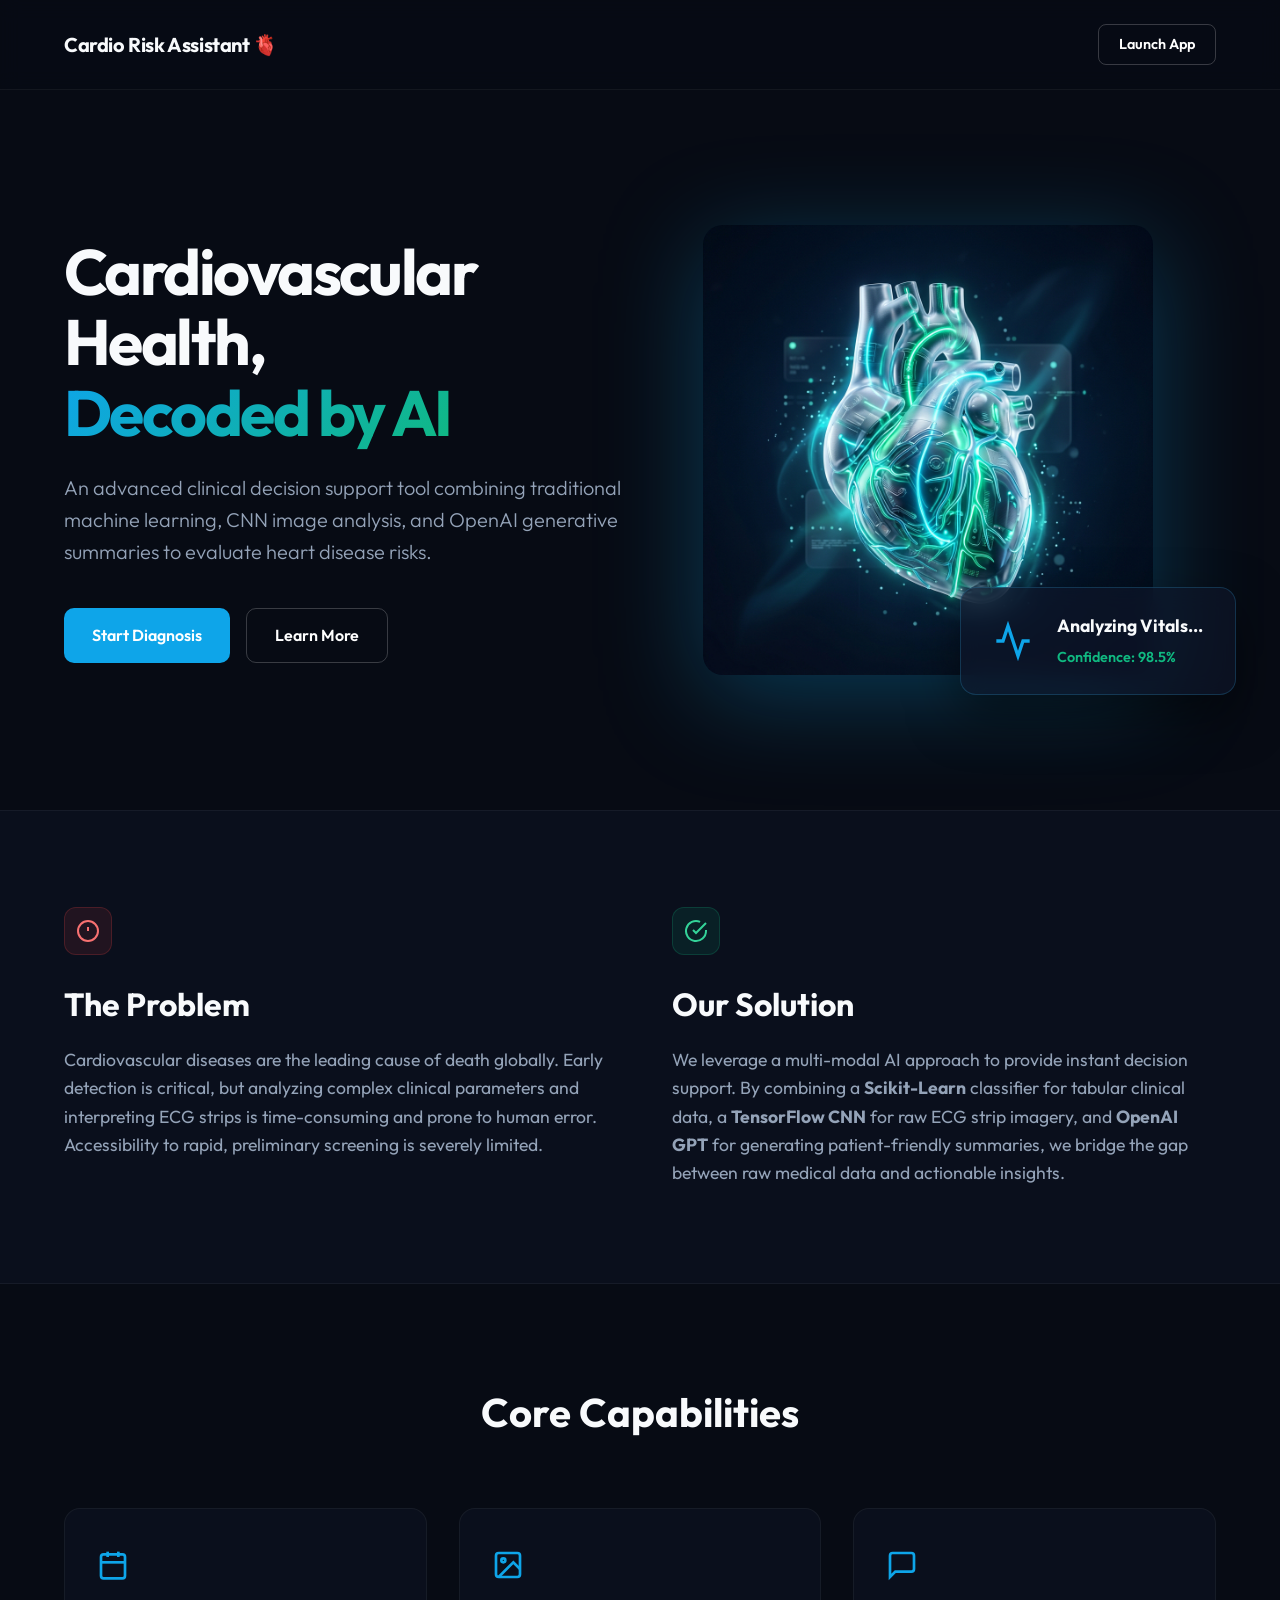
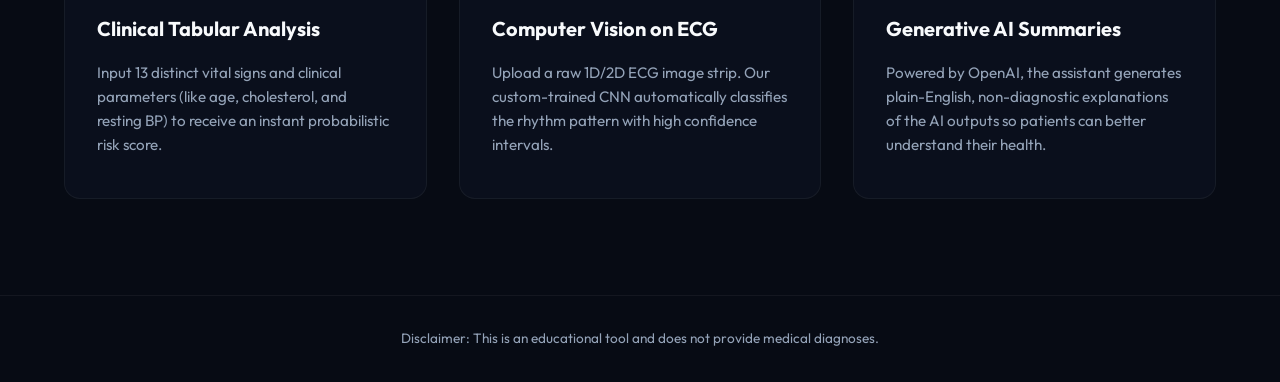
==== templates/landing.html @ ab319a2d "init commit" ====
<!DOCTYPE html>
<html lang="en">
<head>
    <meta charset="UTF-8">
    <meta name="viewport" content="width=device-width, initial-scale=1.0">
    <title>Cardio Risk Assistant - Welcome</title>
    <link href="https://fonts.googleapis.com/css2?family=Outfit:wght@300;400;600;700&display=swap" rel="stylesheet">
    <link rel="stylesheet" href="/static/landing.css">
</head>
<body>
    <nav class="navbar">
        <div class="nav-content">
            <div class="logo">Cardio Risk Assistant 🫀</div>
            <a href="/app" class="btn outline-glow nav-btn">Launch App</a>
        </div>
    </nav>

    <section class="hero">
        <div class="hero-content">
            <h1 class="hero-title">Cardiovascular Health, <br><span class="gradient-text">Decoded by AI</span></h1>
            <p class="hero-subtitle">An advanced clinical decision support tool combining traditional machine learning, CNN image analysis, and OpenAI generative summaries to evaluate heart disease risks.</p>
            <div class="hero-actions">
                <a href="/app" class="btn primary btn-glow hero-btn">Start Diagnosis</a>
                <a href="#how-it-works" class="btn secondary outline-glow hero-btn">Learn More</a>
            </div>
        </div>
        <div class="hero-visual">
            <div class="glowing-orb"></div>
            <img src="/static/heart.png" alt="Futuristic AI Heart" class="hero-heart-img">
            <div class="floating-card overlay-card">
                <svg viewBox="0 0 24 24" width="40" height="40" stroke="var(--primary)" stroke-width="2" fill="none"><path d="M22 12h-4l-3 9L9 3l-3 9H2"></path></svg>
                <div class="card-text">
                    <strong>Analyzing Vitals...</strong>
                    <span>Confidence: 98.5%</span>
                </div>
            </div>
        </div>
    </section>

    <section class="problem-solution" id="how-it-works">
        <div class="container">
            <div class="split-layout">
                <div class="problem">
                    <div class="icon-wrapper error-icon">
                        <svg viewBox="0 0 24 24" width="24" height="24" stroke="currentColor" stroke-width="2" fill="none"><circle cx="12" cy="12" r="10"></circle><line x1="12" y1="8" x2="12" y2="12"></line><line x1="12" y1="16" x2="12.01" y2="16"></line></svg>
                    </div>
                    <h2>The Problem</h2>
                    <p>Cardiovascular diseases are the leading cause of death globally. Early detection is critical, but analyzing complex clinical parameters and interpreting ECG strips is time-consuming and prone to human error. Accessibility to rapid, preliminary screening is severely limited.</p>
                </div>
                <div class="solution">
                    <div class="icon-wrapper success-icon">
                        <svg viewBox="0 0 24 24" width="24" height="24" stroke="currentColor" stroke-width="2" fill="none"><path d="M22 11.08V12a10 10 0 1 1-5.93-9.14"></path><polyline points="22 4 12 14.01 9 11.01"></polyline></svg>
                    </div>
                    <h2>Our Solution</h2>
                    <p>We leverage a multi-modal AI approach to provide instant decision support. By combining a <strong>Scikit-Learn</strong> classifier for tabular clinical data, a <strong>TensorFlow CNN</strong> for raw ECG strip imagery, and <strong>OpenAI GPT</strong> for generating patient-friendly summaries, we bridge the gap between raw medical data and actionable insights.</p>
                </div>
            </div>
        </div>
    </section>

    <section class="features">
        <div class="container">
            <h2 class="section-title">Core Capabilities</h2>
            <div class="feature-grid">
                <div class="feature-card">
                    <svg viewBox="0 0 24 24" width="32" height="32" stroke="var(--primary)" stroke-width="2" fill="none"><rect x="3" y="4" width="18" height="18" rx="2" ry="2"></rect><line x1="16" y1="2" x2="16" y2="6"></line><line x1="8" y1="2" x2="8" y2="6"></line><line x1="3" y1="10" x2="21" y2="10"></line></svg>
                    <h3>Clinical Tabular Analysis</h3>
                    <p>Input 13 distinct vital signs and clinical parameters (like age, cholesterol, and resting BP) to receive an instant probabilistic risk score.</p>
                </div>
                <div class="feature-card">
                    <svg viewBox="0 0 24 24" width="32" height="32" stroke="var(--primary)" stroke-width="2" fill="none"><rect x="3" y="3" width="18" height="18" rx="2" ry="2"></rect><circle cx="8.5" cy="8.5" r="1.5"></circle><polyline points="21 15 16 10 5 21"></polyline></svg>
                    <h3>Computer Vision on ECG</h3>
                    <p>Upload a raw 1D/2D ECG image strip. Our custom-trained CNN automatically classifies the rhythm pattern with high confidence intervals.</p>
                </div>
                <div class="feature-card">
                    <svg viewBox="0 0 24 24" width="32" height="32" stroke="var(--primary)" stroke-width="2" fill="none"><path d="M21 15a2 2 0 0 1-2 2H7l-4 4V5a2 2 0 0 1 2-2h14a2 2 0 0 1 2 2z"></path></svg>
                    <h3>Generative AI Summaries</h3>
                    <p>Powered by OpenAI, the assistant generates plain-English, non-diagnostic explanations of the AI outputs so patients can better understand their health.</p>
                </div>
            </div>
        </div>
    </section>

    <footer class="footer">
        <p>Disclaimer: This is an educational tool and does not provide medical diagnoses.</p>
    </footer>
</body>
</html>
---- static/landing.css ----
:root {
    --bg-dark: #070b14;
    --bg-card: rgba(15, 23, 42, 0.4);
    --primary: #0ea5e9;
    --primary-glow: rgba(14, 165, 233, 0.5);
    --secondary: #10b981;
    --text-main: #f8fafc;
    --text-muted: #94a3b8;
    --border: rgba(56, 189, 248, 0.2);
}

* { box-sizing: border-box; margin: 0; padding: 0; }

body {
    font-family: 'Outfit', sans-serif;
    background-color: var(--bg-dark);
    color: var(--text-main);
    line-height: 1.6;
    overflow-x: hidden;
}

.container {
    max-width: 1200px;
    margin: 0 auto;
    padding: 0 1.5rem;
}

/* Nav */
.navbar {
    padding: 1.5rem 0;
    border-bottom: 1px solid rgba(255,255,255,0.05);
    background: rgba(7, 11, 20, 0.8);
    backdrop-filter: blur(10px);
    position: sticky;
    top: 0;
    z-index: 100;
}

.nav-content {
    max-width: 1200px;
    margin: 0 auto;
    padding: 0 1.5rem;
    display: flex;
    justify-content: space-between;
    align-items: center;
}

.logo {
    font-size: 1.25rem;
    font-weight: 700;
    letter-spacing: -0.02em;
}

/* Buttons */
.btn {
    display: inline-flex; justify-content: center; align-items: center; gap: 0.5rem;
    padding: 0.85rem 1.75rem; border: none; border-radius: 10px;
    font-size: 1rem; font-weight: 600; font-family: inherit;
    cursor: pointer; transition: all 0.3s ease; text-decoration: none;
}
.btn.primary { background: var(--primary); color: #fff; }
.btn-glow:hover { box-shadow: 0 0 25px var(--primary-glow); transform: translateY(-2px); }
.btn.secondary { background: rgba(255, 255, 255, 0.1); color: #fff; }
.btn.outline-glow { border: 1px solid rgba(255,255,255,0.2); background: transparent; color: #fff; }
.btn.outline-glow:hover { background: rgba(255,255,255,0.1); border-color: rgba(255,255,255,0.4); }
.nav-btn { padding: 0.5rem 1.25rem; font-size: 0.9rem; border-radius: 8px; }

/* Hero */
.hero {
    display: flex;
    align-items: center;
    justify-content: space-between;
    padding: 8rem 1.5rem;
    max-width: 1200px;
    margin: 0 auto;
    min-height: 80vh;
    position: relative;
}

.hero-content {
    flex: 1;
    max-width: 600px;
    z-index: 10;
}

.hero-title {
    font-size: 4rem;
    font-weight: 700;
    line-height: 1.1;
    margin-bottom: 1.5rem;
    letter-spacing: -0.04em;
}

.gradient-text {
    background: linear-gradient(135deg, #0ea5e9 0%, #10b981 100%);
    -webkit-background-clip: text;
    -webkit-text-fill-color: transparent;
}

.hero-subtitle {
    font-size: 1.25rem;
    color: var(--text-muted);
    margin-bottom: 2.5rem;
    font-weight: 300;
}

.hero-actions { display: flex; gap: 1rem; }

.hero-visual {
    flex: 1;
    display: flex;
    justify-content: center;
    align-items: center;
    position: relative;
}

.glowing-orb {
    width: 300px; height: 300px;
    background: radial-gradient(circle, rgba(14, 165, 233, 0.4) 0%, transparent 70%);
    border-radius: 50%;
    position: absolute;
    filter: blur(40px);
    animation: pulse 4s ease-in-out infinite alternate;
}

@keyframes pulse {
    0% { transform: scale(1); opacity: 0.8; }
    100% { transform: scale(1.2); opacity: 1; }
}

.hero-heart-img {
    max-width: 450px;
    width: 100%;
    height: auto;
    border-radius: 20px;
    z-index: 2;
    position: relative;
    animation: float 8s ease-in-out infinite;
    filter: drop-shadow(0 20px 50px rgba(14, 165, 233, 0.3));
}

.floating-card {
    background: rgba(15, 23, 42, 0.6);
    backdrop-filter: blur(12px);
    border: 1px solid var(--border);
    padding: 1.5rem 2rem;
    border-radius: 16px;
    display: flex;
    align-items: center;
    gap: 1.5rem;
    box-shadow: 0 20px 50px rgba(0,0,0,0.5);
    z-index: 3;
}

.overlay-card {
    position: absolute;
    bottom: -20px;
    right: -20px;
    animation: float 6s ease-in-out infinite reverse;
}

@keyframes float {
    0% { transform: translateY(0px); }
    50% { transform: translateY(-20px); }
    100% { transform: translateY(0px); }
}

.card-text strong { display: block; font-size: 1.1rem; margin-bottom: 0.25rem; }
.card-text span { color: var(--secondary); font-size: 0.9rem; font-weight: 600; }

/* Problem & Solution */
.problem-solution { padding: 6rem 0; background: #0a0f1c; border-top: 1px solid rgba(255,255,255,0.05); border-bottom: 1px solid rgba(255,255,255,0.05); }

.split-layout {
    display: grid;
    grid-template-columns: 1fr 1fr;
    gap: 4rem;
}

.icon-wrapper {
    width: 48px; height: 48px; border-radius: 12px; display: flex; justify-content: center; align-items: center; margin-bottom: 1.5rem;
}
.error-icon { background: rgba(239, 68, 68, 0.1); color: #f87171; border: 1px solid rgba(239, 68, 68, 0.2); }
.success-icon { background: rgba(16, 185, 129, 0.1); color: #34d399; border: 1px solid rgba(16, 185, 129, 0.2); }

.problem h2, .solution h2 { font-size: 2rem; margin-bottom: 1rem; }
.problem p, .solution p { color: var(--text-muted); font-size: 1.1rem; }

/* Features */
.features { padding: 6rem 0; }
.section-title { text-align: center; font-size: 2.5rem; margin-bottom: 4rem; }

.feature-grid {
    display: grid; grid-template-columns: repeat(3, 1fr); gap: 2rem;
}

.feature-card {
    background: var(--bg-card);
    border: 1px solid rgba(255,255,255,0.05);
    padding: 2.5rem 2rem;
    border-radius: 16px;
    transition: transform 0.3s, box-shadow 0.3s, border-color 0.3s;
}

.feature-card:hover {
    transform: translateY(-5px);
    box-shadow: 0 10px 30px rgba(0,0,0,0.3);
    border-color: rgba(14, 165, 233, 0.3);
}

.feature-card svg { margin-bottom: 1.5rem; }
.feature-card h3 { font-size: 1.25rem; margin-bottom: 1rem; }
.feature-card p { color: var(--text-muted); font-size: 0.95rem; }

/* Footer */
.footer { padding: 2rem; text-align: center; border-top: 1px solid rgba(255,255,255,0.05); color: var(--text-muted); font-size: 0.85rem; }

@media (max-width: 900px) {
    .hero { flex-direction: column; text-align: center; padding: 4rem 1.5rem; }
    .hero-title { font-size: 3rem; }
    .hero-actions { justify-content: center; }
    .hero-visual { margin-top: 4rem; }
    .split-layout { grid-template-columns: 1fr; gap: 2rem; }
    .feature-grid { grid-template-columns: 1fr; }
}
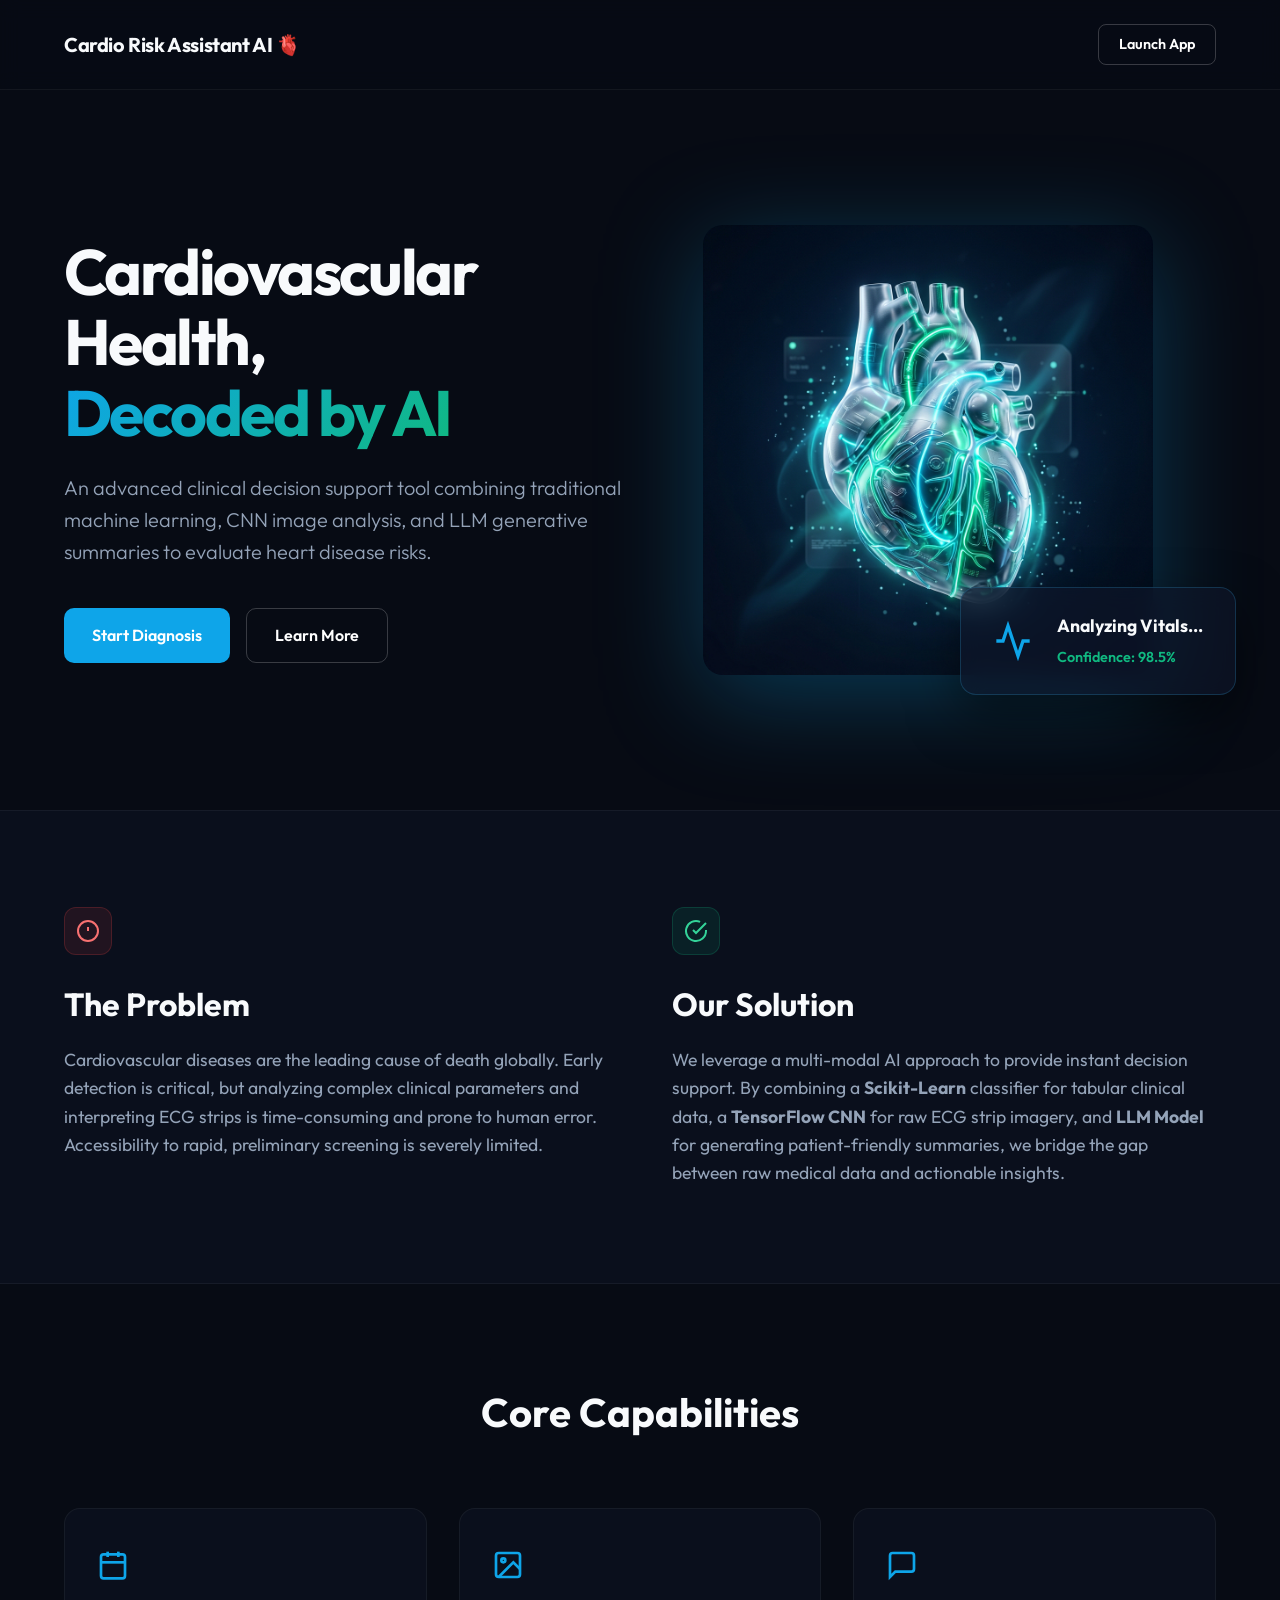
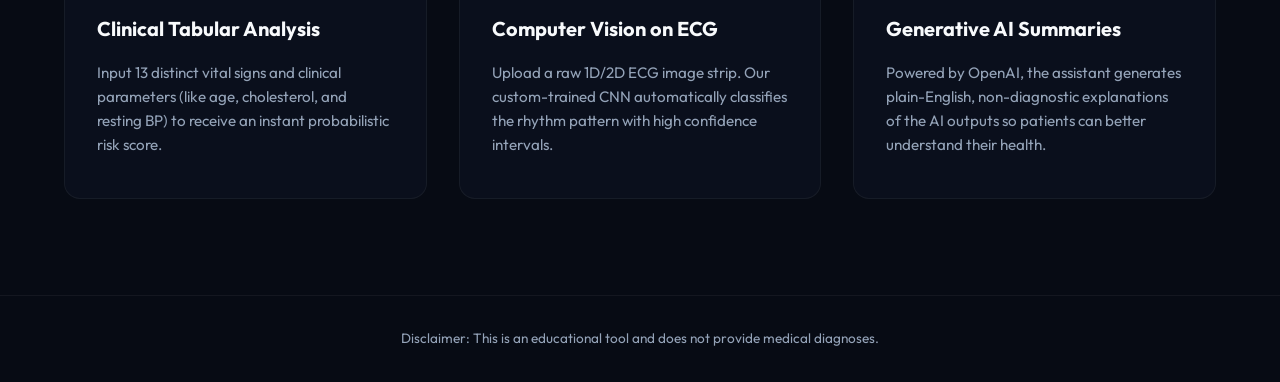
==== commit f9ac5175: "Working" ====
--- a/templates/landing.html
+++ b/templates/landing.html
@@ -3,14 +3,14 @@
 <head>
     <meta charset="UTF-8">
     <meta name="viewport" content="width=device-width, initial-scale=1.0">
-    <title>Cardio Risk Assistant - Welcome</title>
+    <title>Cardio Risk Assistant AI- Welcome</title>
     <link href="https://fonts.googleapis.com/css2?family=Outfit:wght@300;400;600;700&display=swap" rel="stylesheet">
     <link rel="stylesheet" href="/static/landing.css">
 </head>
 <body>
     <nav class="navbar">
         <div class="nav-content">
-            <div class="logo">Cardio Risk Assistant 🫀</div>
+            <div class="logo">Cardio Risk Assistant AI 🫀</div>
             <a href="/app" class="btn outline-glow nav-btn">Launch App</a>
         </div>
     </nav>
@@ -18,7 +18,7 @@
     <section class="hero">
         <div class="hero-content">
             <h1 class="hero-title">Cardiovascular Health, <br><span class="gradient-text">Decoded by AI</span></h1>
-            <p class="hero-subtitle">An advanced clinical decision support tool combining traditional machine learning, CNN image analysis, and OpenAI generative summaries to evaluate heart disease risks.</p>
+            <p class="hero-subtitle">An advanced clinical decision support tool combining traditional machine learning, CNN image analysis, and LLM generative summaries to evaluate heart disease risks.</p>
             <div class="hero-actions">
                 <a href="/app" class="btn primary btn-glow hero-btn">Start Diagnosis</a>
                 <a href="#how-it-works" class="btn secondary outline-glow hero-btn">Learn More</a>
@@ -52,7 +52,7 @@
                         <svg viewBox="0 0 24 24" width="24" height="24" stroke="currentColor" stroke-width="2" fill="none"><path d="M22 11.08V12a10 10 0 1 1-5.93-9.14"></path><polyline points="22 4 12 14.01 9 11.01"></polyline></svg>
                     </div>
                     <h2>Our Solution</h2>
-                    <p>We leverage a multi-modal AI approach to provide instant decision support. By combining a <strong>Scikit-Learn</strong> classifier for tabular clinical data, a <strong>TensorFlow CNN</strong> for raw ECG strip imagery, and <strong>OpenAI GPT</strong> for generating patient-friendly summaries, we bridge the gap between raw medical data and actionable insights.</p>
+                    <p>We leverage a multi-modal AI approach to provide instant decision support. By combining a <strong>Scikit-Learn</strong> classifier for tabular clinical data, a <strong>TensorFlow CNN</strong> for raw ECG strip imagery, and <strong>LLM Model</strong> for generating patient-friendly summaries, we bridge the gap between raw medical data and actionable insights.</p>
                 </div>
             </div>
         </div>
--- a/static/landing.css
+++ b/static/landing.css
@@ -215,11 +215,44 @@
 /* Footer */
 .footer { padding: 2rem; text-align: center; border-top: 1px solid rgba(255,255,255,0.05); color: var(--text-muted); font-size: 0.85rem; }
 
+/* ── Responsive ─────────────────────────────────────── */
+
+/* Tablet (≤ 900px) */
 @media (max-width: 900px) {
-    .hero { flex-direction: column; text-align: center; padding: 4rem 1.5rem; }
+    .hero { flex-direction: column; text-align: center; padding: 5rem 1.5rem 4rem; min-height: auto; }
     .hero-title { font-size: 3rem; }
-    .hero-actions { justify-content: center; }
-    .hero-visual { margin-top: 4rem; }
+    .hero-actions { justify-content: center; flex-wrap: wrap; }
+    .hero-visual { margin-top: 3rem; width: 100%; }
+    .hero-heart-img { max-width: 340px; }
+    .overlay-card { right: 0; bottom: -10px; }
+
     .split-layout { grid-template-columns: 1fr; gap: 2rem; }
-    .feature-grid { grid-template-columns: 1fr; }
-}
+    .feature-grid { grid-template-columns: 1fr 1fr; }
+}
+
+/* Mobile (≤ 640px) */
+@media (max-width: 640px) {
+    body { background-attachment: scroll; }
+
+    .nav-content { padding: 0 1rem; }
+    .logo { font-size: 1rem; }
+    .nav-btn { padding: 0.4rem 0.85rem; font-size: 0.82rem; }
+
+    .hero { padding: 3.5rem 1rem 3rem; gap: 2rem; }
+    .hero-title { font-size: 2.1rem; letter-spacing: -0.03em; }
+    .hero-subtitle { font-size: 1rem; margin-bottom: 1.75rem; }
+    .hero-actions { flex-direction: column; align-items: center; gap: 0.75rem; }
+    .hero-actions .btn { width: 100%; max-width: 320px; }
+    .hero-visual { margin-top: 0; }
+    .hero-heart-img { max-width: 260px; }
+    .overlay-card { display: none; } /* hide float card on small screens */
+
+    .problem-solution { padding: 3.5rem 0; }
+    .problem h2, .solution h2 { font-size: 1.5rem; }
+    .problem p, .solution p { font-size: 0.95rem; }
+
+    .features { padding: 3.5rem 0; }
+    .section-title { font-size: 1.75rem; margin-bottom: 2rem; }
+    .feature-grid { grid-template-columns: 1fr; gap: 1.25rem; }
+    .feature-card { padding: 1.75rem 1.25rem; }
+}
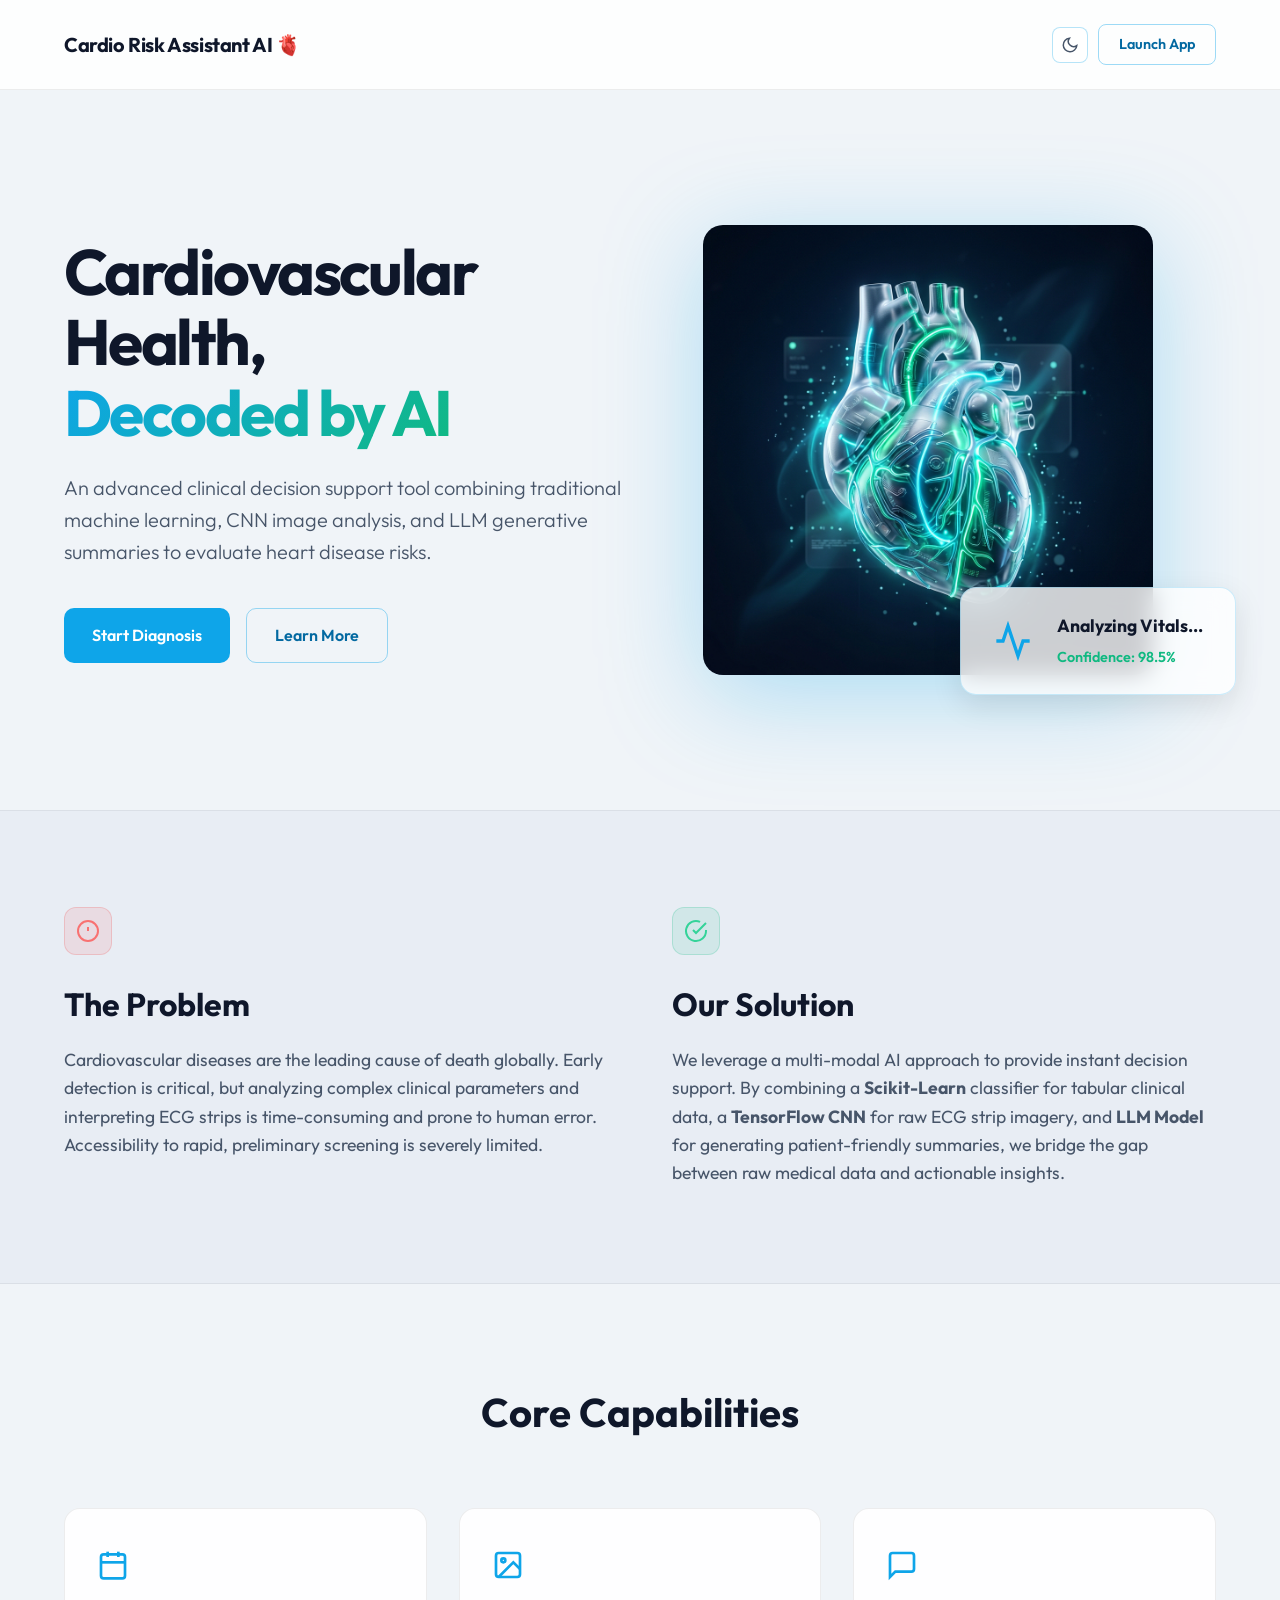
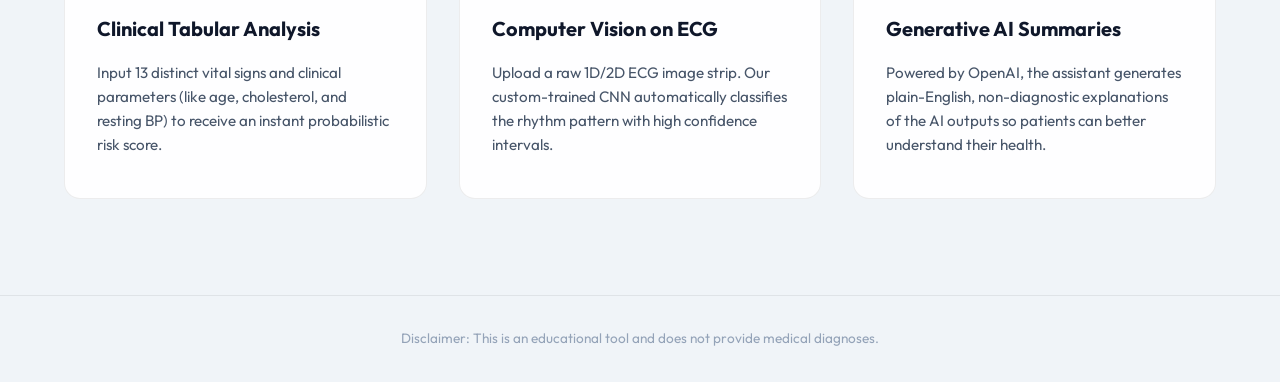
==== commit ac3b5825: "add toggle theme swich" ====
--- a/templates/landing.html
+++ b/templates/landing.html
@@ -6,12 +6,20 @@
     <title>Cardio Risk Assistant AI- Welcome</title>
     <link href="https://fonts.googleapis.com/css2?family=Outfit:wght@300;400;600;700&display=swap" rel="stylesheet">
     <link rel="stylesheet" href="/static/landing.css">
+    <!-- Prevent flash of wrong theme -->
+    <script>(function(){var t=localStorage.getItem('cardio-theme')||(window.matchMedia('(prefers-color-scheme: dark)').matches?'dark':'light');document.documentElement.setAttribute('data-theme',t);})();</script>
 </head>
 <body>
     <nav class="navbar">
         <div class="nav-content">
             <div class="logo">Cardio Risk Assistant AI 🫀</div>
-            <a href="/app" class="btn outline-glow nav-btn">Launch App</a>
+            <div class="nav-right">
+                <button id="theme-toggle" class="theme-toggle" aria-label="Toggle theme">
+                    <svg class="icon-sun" viewBox="0 0 24 24" fill="none" stroke="currentColor" stroke-width="2" style="display:none"><circle cx="12" cy="12" r="5"/><line x1="12" y1="1" x2="12" y2="3"/><line x1="12" y1="21" x2="12" y2="23"/><line x1="4.22" y1="4.22" x2="5.64" y2="5.64"/><line x1="18.36" y1="18.36" x2="19.78" y2="19.78"/><line x1="1" y1="12" x2="3" y2="12"/><line x1="21" y1="12" x2="23" y2="12"/><line x1="4.22" y1="19.78" x2="5.64" y2="18.36"/><line x1="18.36" y1="5.64" x2="19.78" y2="4.22"/></svg>
+                    <svg class="icon-moon" viewBox="0 0 24 24" fill="none" stroke="currentColor" stroke-width="2" style="display:none"><path d="M21 12.79A9 9 0 1 1 11.21 3 7 7 0 0 0 21 12.79z"/></svg>
+                </button>
+                <a href="/app" class="btn outline-glow nav-btn">Launch App</a>
+            </div>
         </div>
     </nav>
 
@@ -84,5 +92,6 @@
     <footer class="footer">
         <p>Disclaimer: This is an educational tool and does not provide medical diagnoses.</p>
     </footer>
+    <script src="/static/theme.js"></script>
 </body>
 </html>
--- a/static/landing.css
+++ b/static/landing.css
@@ -94,7 +94,9 @@
 .gradient-text {
     background: linear-gradient(135deg, #0ea5e9 0%, #10b981 100%);
     -webkit-background-clip: text;
+    background-clip: text;
     -webkit-text-fill-color: transparent;
+    color: transparent;
 }
 
 .hero-subtitle {
@@ -256,3 +258,103 @@
     .feature-grid { grid-template-columns: 1fr; gap: 1.25rem; }
     .feature-card { padding: 1.75rem 1.25rem; }
 }
+
+/* ── Theme toggle button (inline in navbar) ─────────────────── */
+.nav-right {
+    display: flex;
+    align-items: center;
+    gap: 0.6rem;
+}
+
+.theme-toggle {
+    width: 36px;
+    height: 36px;
+    border-radius: 8px;
+    border: 1px solid var(--border);
+    background: rgba(255, 255, 255, 0.06);
+    backdrop-filter: blur(8px);
+    -webkit-backdrop-filter: blur(8px);
+    cursor: pointer;
+    display: flex;
+    align-items: center;
+    justify-content: center;
+    transition: all 0.25s ease;
+    color: var(--text-muted);
+    padding: 0;
+    flex-shrink: 0;
+}
+.theme-toggle:hover {
+    border-color: var(--primary);
+    color: var(--primary);
+    background: rgba(14, 165, 233, 0.1);
+    transform: rotate(15deg) scale(1.05);
+}
+.theme-toggle svg { width: 18px; height: 18px; flex-shrink: 0; }
+
+/* ── Light theme ──────────────────────────────────────────────── */
+html[data-theme="light"] {
+    --bg-dark:   #f0f4f8;
+    --bg-card:   rgba(255, 255, 255, 0.85);
+    --text-main: #0f172a;
+    --text-muted: #64748b;
+    --border:    rgba(14, 165, 233, 0.22);
+}
+
+html[data-theme="light"] body {
+    background-color: #f0f4f8;
+    background-image: none;
+}
+
+html[data-theme="light"] .navbar {
+    background: rgba(255, 255, 255, 0.85);
+    border-bottom-color: rgba(0,0,0,0.07);
+}
+html[data-theme="light"] .logo  { color: #0f172a; }
+
+html[data-theme="light"] .btn.outline-glow {
+    border-color: rgba(14, 165, 233, 0.4);
+    color: #0369a1;
+}
+html[data-theme="light"] .btn.outline-glow:hover {
+    background: rgba(14, 165, 233, 0.08);
+    border-color: var(--primary);
+}
+
+html[data-theme="light"] .hero-title        { color: #0f172a; }
+html[data-theme="light"] .hero-subtitle     { color: #475569; }
+
+html[data-theme="light"] .problem-solution  {
+    background: #e8edf4;
+    border-color: rgba(0,0,0,0.06);
+}
+html[data-theme="light"] .problem h2,
+html[data-theme="light"] .solution h2       { color: #0f172a; }
+html[data-theme="light"] .problem p,
+html[data-theme="light"] .solution p        { color: #475569; }
+
+html[data-theme="light"] .section-title     { color: #0f172a; }
+html[data-theme="light"] .feature-card {
+    background: rgba(255, 255, 255, 0.9);
+    border-color: rgba(0,0,0,0.07);
+}
+html[data-theme="light"] .feature-card:hover {
+    border-color: rgba(14, 165, 233, 0.35);
+    box-shadow: 0 8px 24px rgba(0,0,0,0.1);
+}
+html[data-theme="light"] .feature-card h3  { color: #0f172a; }
+html[data-theme="light"] .feature-card p   { color: #475569; }
+
+html[data-theme="light"] .floating-card {
+    background: rgba(255,255,255,0.8);
+    border-color: rgba(14,165,233,0.2);
+    box-shadow: 0 10px 30px rgba(0,0,0,0.1);
+}
+html[data-theme="light"] .card-text strong { color: #0f172a; }
+
+html[data-theme="light"] .footer { color: #94a3b8; border-top-color: rgba(0,0,0,0.07); }
+
+html[data-theme="light"] .theme-toggle {
+    background: rgba(255,255,255,0.5);
+    border-color: rgba(14,165,233,0.3);
+    color: #475569;
+}
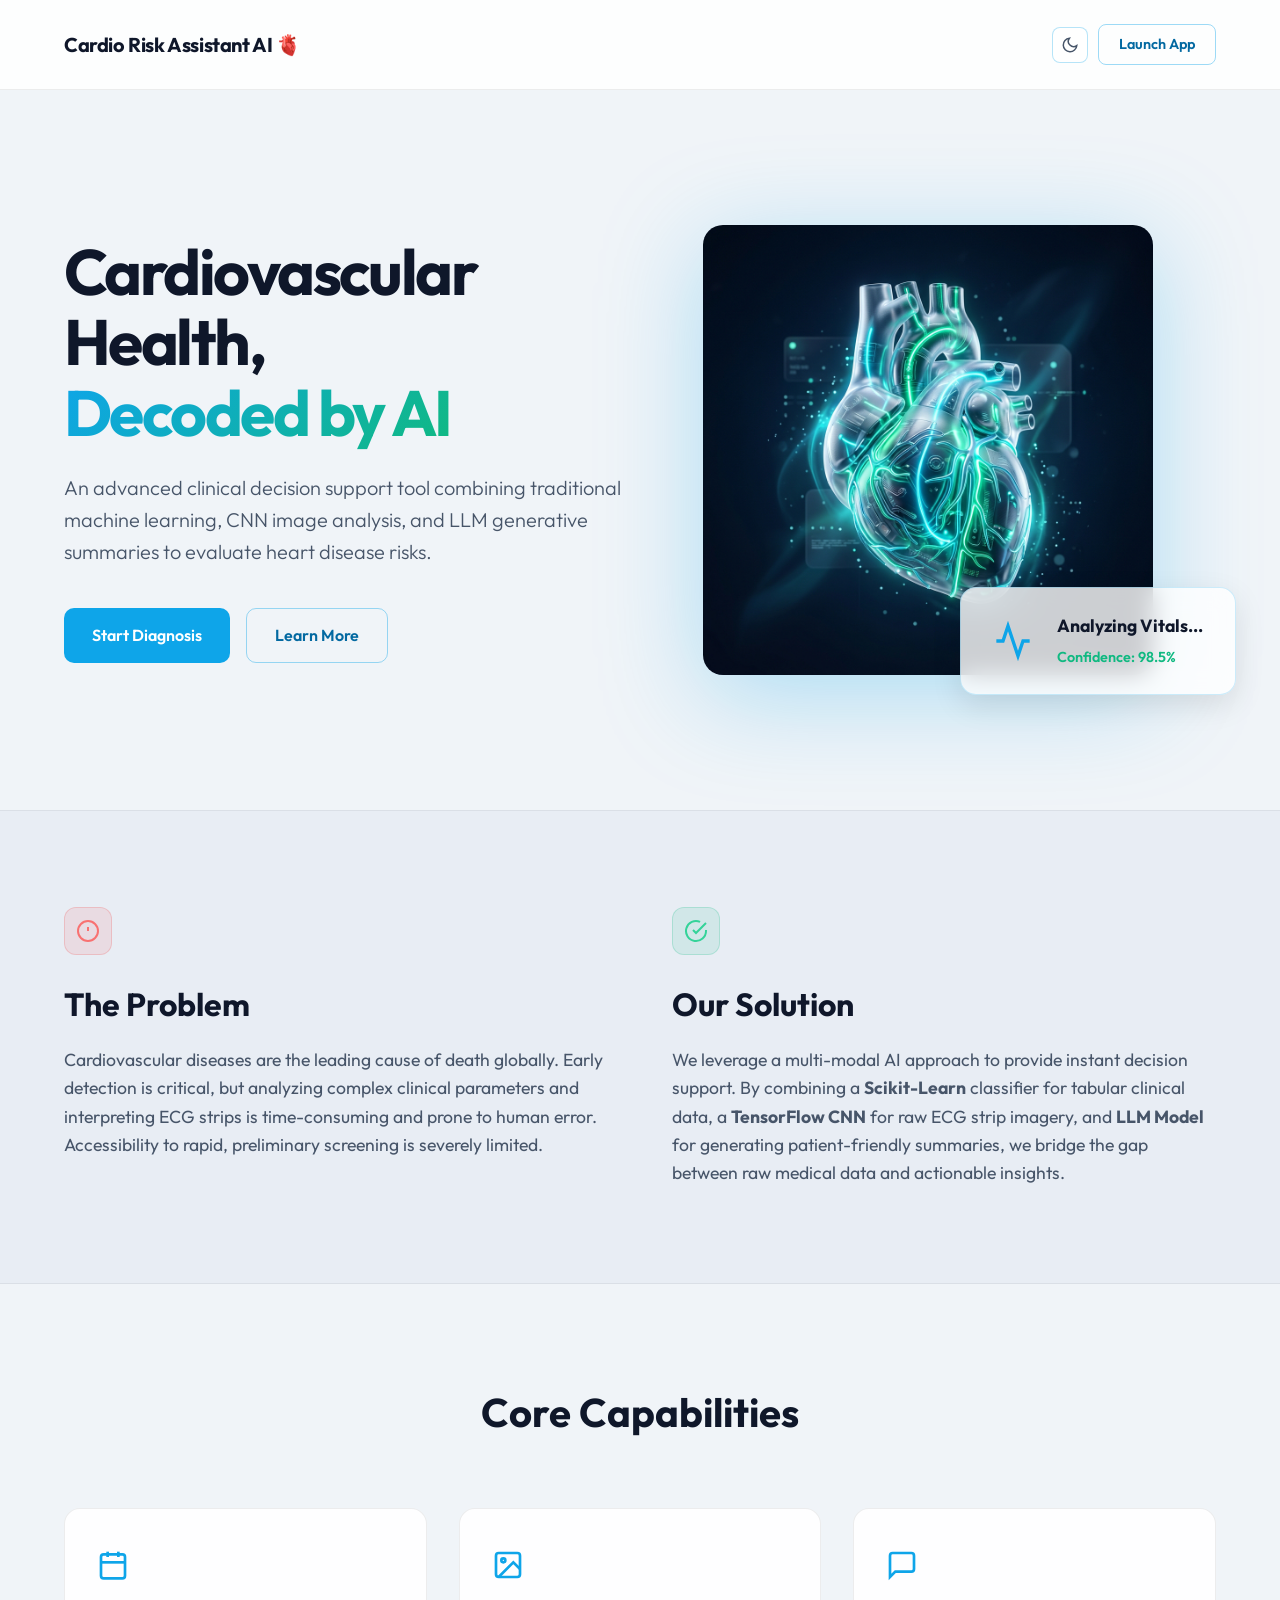
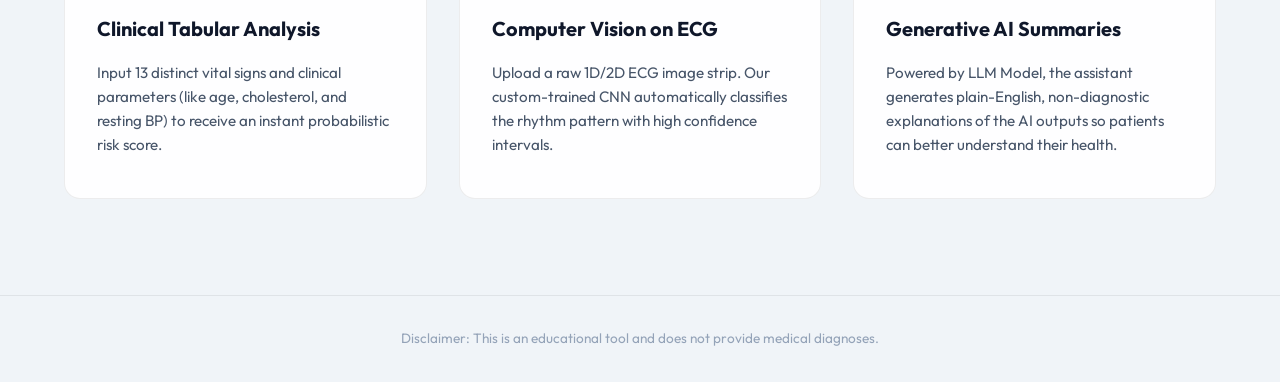
==== commit c27b1cd2: "fix text Chat GPT" ====
--- a/templates/landing.html
+++ b/templates/landing.html
@@ -83,7 +83,7 @@
                 <div class="feature-card">
                     <svg viewBox="0 0 24 24" width="32" height="32" stroke="var(--primary)" stroke-width="2" fill="none"><path d="M21 15a2 2 0 0 1-2 2H7l-4 4V5a2 2 0 0 1 2-2h14a2 2 0 0 1 2 2z"></path></svg>
                     <h3>Generative AI Summaries</h3>
-                    <p>Powered by OpenAI, the assistant generates plain-English, non-diagnostic explanations of the AI outputs so patients can better understand their health.</p>
+                    <p>Powered by LLM Model, the assistant generates plain-English, non-diagnostic explanations of the AI outputs so patients can better understand their health.</p>
                 </div>
             </div>
         </div>
